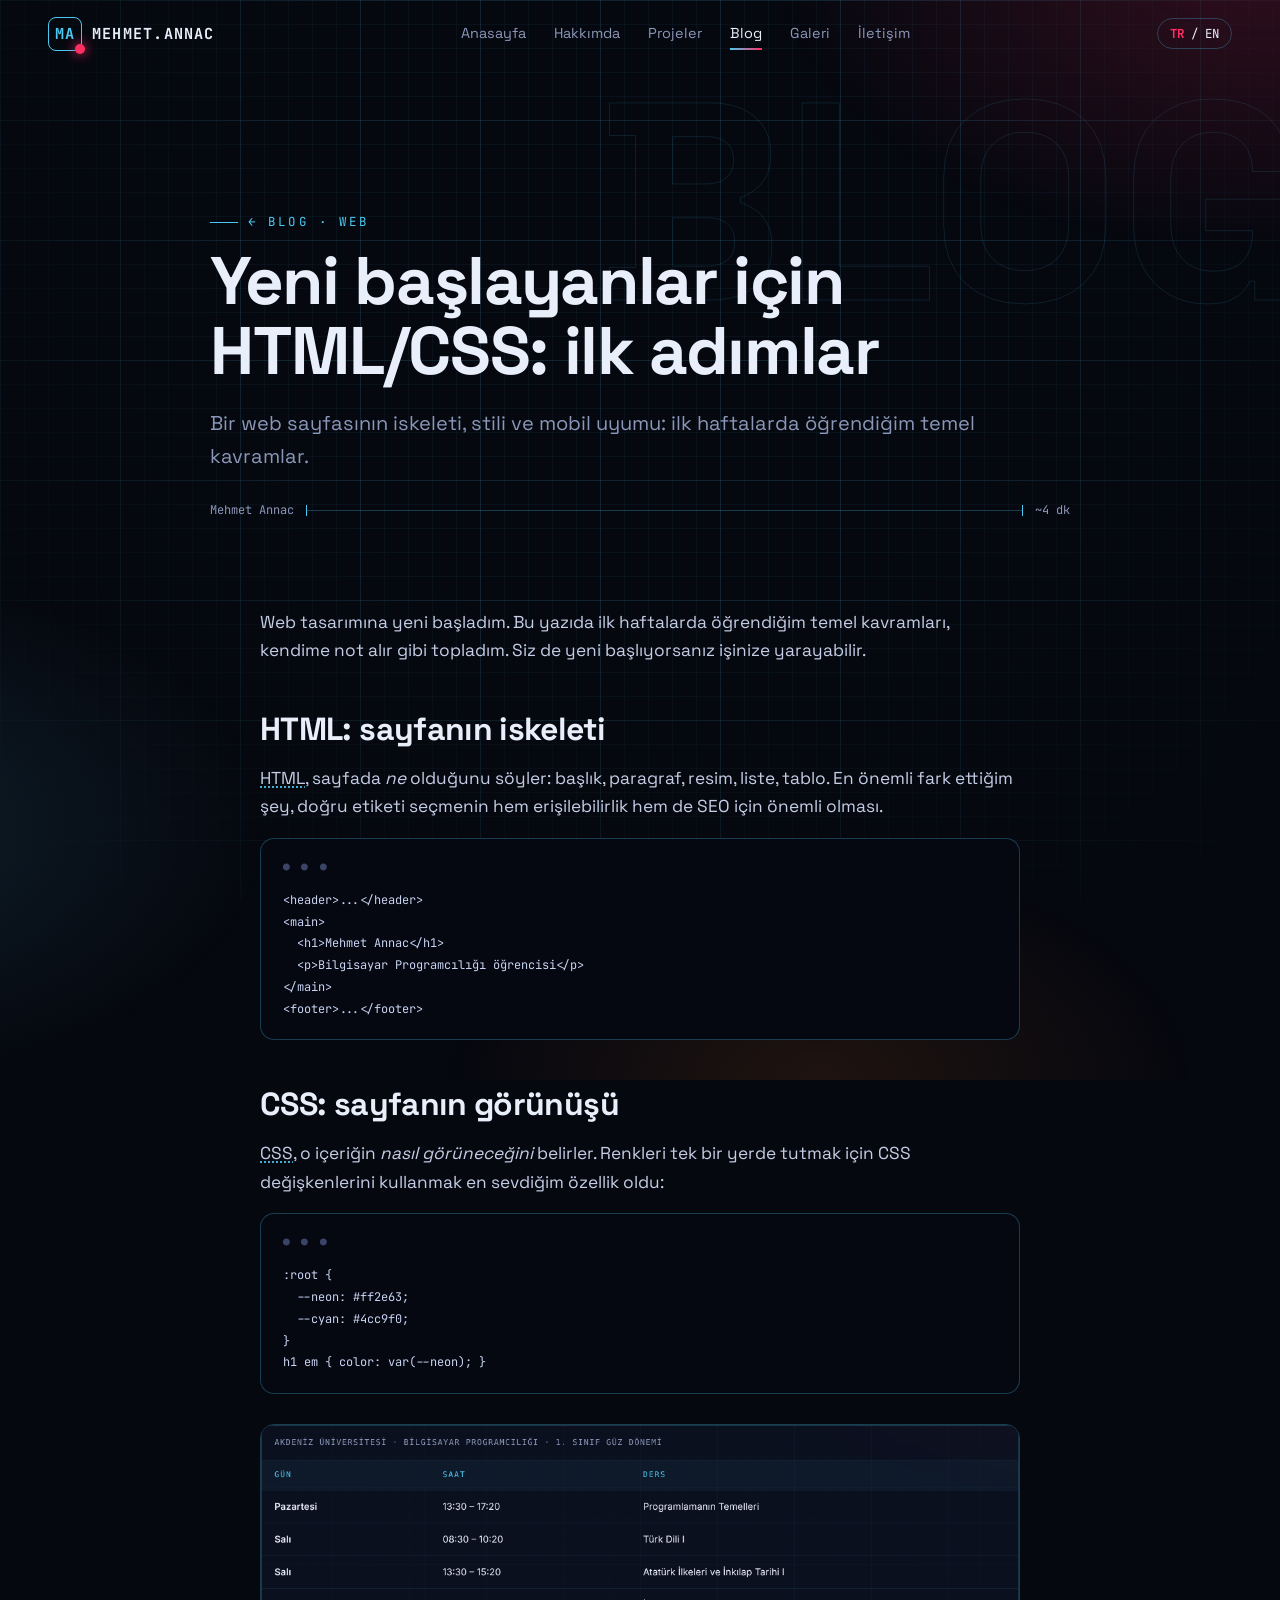
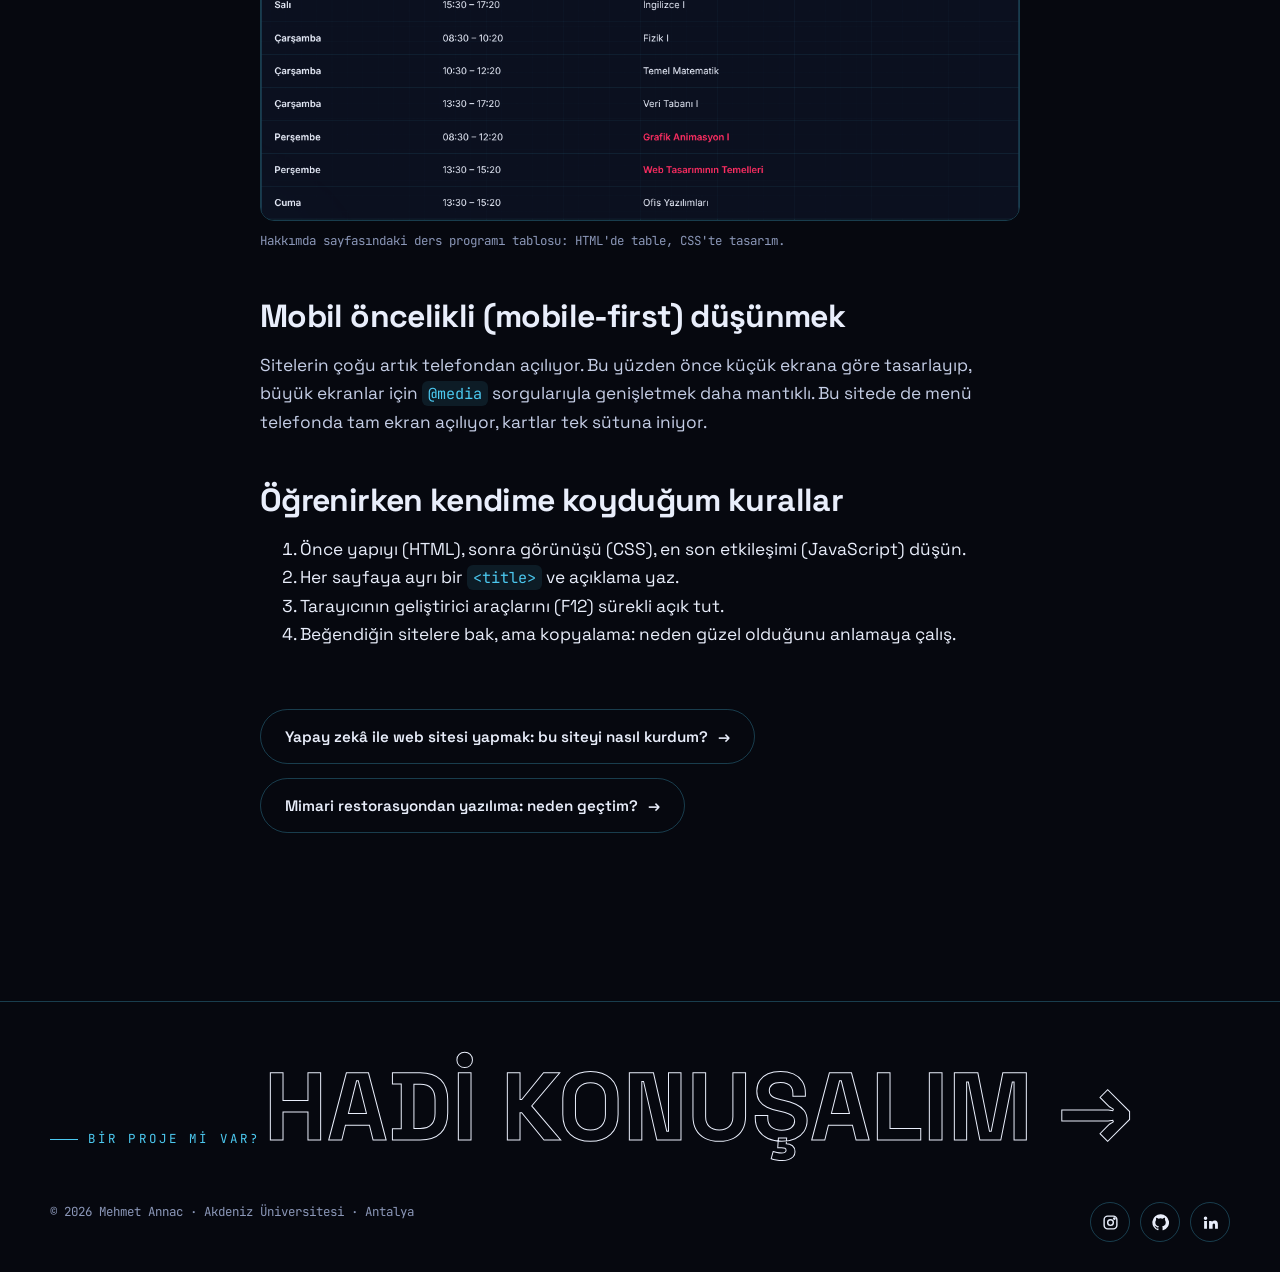
==== blog-html-css-ilk-adimlar.html @ a1f43171 "Kişisel site: Blueprint × Night Ride Co-Authored-By: Claude Opus 5.5 <noreply@anthropic.com> Claude-" ====
<!DOCTYPE html>
<html lang="tr" data-lang="tr">
<head>
<meta charset="UTF-8">
<meta name="viewport" content="width=device-width, initial-scale=1">
<title>Yeni başlayanlar için HTML/CSS: ilk adımlar | Mehmet Annac Blog</title>
<meta name="description" content="Bir web sayfasının iskeleti, stili ve mobil uyumu: ilk haftalarda öğrendiğim temel kavramlar.">
<meta name="author" content="Mehmet Annac">
<meta name="theme-color" content="#06080f">
<link rel="canonical" href="https://mehmettannac.github.io/blog-html-css-ilk-adimlar.html">
<meta property="og:type" content="website">
<meta property="og:title" content="Yeni başlayanlar için HTML/CSS: ilk adımlar | Mehmet Annac Blog">
<meta property="og:description" content="Bir web sayfasının iskeleti, stili ve mobil uyumu: ilk haftalarda öğrendiğim temel kavramlar.">
<meta property="og:url" content="https://mehmettannac.github.io/blog-html-css-ilk-adimlar.html">
<meta property="og:image" content="https://mehmettannac.github.io/assets/img/mehmet-hero.jpg">
<meta property="og:locale" content="tr_TR">
<meta property="og:locale:alternate" content="en_US">
<meta name="twitter:card" content="summary_large_image">
<link rel="icon" href="assets/img/favicon.svg" type="image/svg+xml">
<link rel="preconnect" href="https://fonts.googleapis.com">
<link rel="preconnect" href="https://fonts.gstatic.com" crossorigin>
<link href="https://fonts.googleapis.com/css2?family=JetBrains+Mono:wght@400;500;700&family=Space+Grotesk:wght@400;500;600;700&display=swap" rel="stylesheet">
<link rel="stylesheet" href="assets/css/style.css">

</head>
<body data-title-tr="Yeni başlayanlar için HTML/CSS: ilk adımlar | Mehmet Annac Blog" data-title-en="HTML/CSS for beginners: first steps | Mehmet Annac Blog" data-desc-tr="Bir web sayfasının iskeleti, stili ve mobil uyumu: ilk haftalarda öğrendiğim temel kavramlar." data-desc-en="Structure, style and responsiveness of a web page: the basics I learned in my first weeks.">
<div class="loader" aria-hidden="true"><div>
<svg viewBox="0 0 240 90"><rect x="2" y="2" width="236" height="86" rx="6"/><path d="M20 70 L20 20 L50 50 L80 20 L80 70 M110 70 L135 20 L160 70 M118 54 L152 54 M190 20 L190 70 M190 20 L220 20"/><line x1="20" y1="80" x2="220" y2="80"/></svg>
<div class="loader-text">BLUEPRINT × NIGHT RIDE</div></div></div>
<div class="progress"></div>
<header class="nav">
  <a class="logo" href="index.html" aria-label="Mehmet Annac — Anasayfa"><span class="logo-mark">MA</span><span>MEHMET.ANNAC</span></a>
  <nav aria-label="Ana menü"><ul class="nav-links"><li><a href="index.html"><span lang="tr">Anasayfa</span><span lang="en">Home</span></a></li><li><a href="hakkimda.html"><span lang="tr">Hakkımda</span><span lang="en">About</span></a></li><li><a href="projeler.html"><span lang="tr">Projeler</span><span lang="en">Projects</span></a></li><li><a href="blog.html" aria-current="page"><span lang="tr">Blog</span><span lang="en">Blog</span></a></li><li><a href="galeri.html"><span lang="tr">Galeri</span><span lang="en">Gallery</span></a></li><li><a href="iletisim.html"><span lang="tr">İletişim</span><span lang="en">Contact</span></a></li></ul></nav>
  <div class="nav-right">
    <button class="lang-toggle" type="button" aria-label="Dil değiştir / Change language"><span lang="tr"><b>TR</b> / EN</span><span lang="en">TR / <b>EN</b></span></button>
    <button class="menu-btn" type="button" aria-label="Menü" aria-expanded="false"><span></span><span></span></button>
  </div>
</header>
<main>
<section class="page-hero"><div class="ghost" aria-hidden="true" data-speed="0.25">BLOG</div><div class="wrap" style="max-width:860px">
  <p class="eyebrow reveal"><a href="blog.html" style="text-decoration:none">← Blog</a> · <span lang="tr">Web</span><span lang="en">Web</span></p>
  <h1 class="reveal" style="font-size:clamp(2.2rem,6vw,4.2rem);text-transform:none"><span lang="tr">Yeni başlayanlar için HTML/CSS: ilk adımlar</span><span lang="en">HTML/CSS for beginners: first steps</span></h1>
  <p class="lead reveal"><span lang="tr">Bir web sayfasının iskeleti, stili ve mobil uyumu: ilk haftalarda öğrendiğim temel kavramlar.</span><span lang="en">Structure, style and responsiveness of a web page: the basics I learned in my first weeks.</span></p>
  <div class="dim-line reveal"><span>Mehmet Annac</span><i></i><span><span lang="tr">~4 dk</span><span lang="en">~4 min</span></span></div>
</div></section>
<section style="padding-top:0"><div class="wrap"><article class="post reveal"><div lang="tr">
<p>Web tasarımına yeni başladım. Bu yazıda ilk haftalarda öğrendiğim temel kavramları, kendime not alır gibi topladım. Siz de yeni başlıyorsanız işinize yarayabilir.</p>
<h2>HTML: sayfanın iskeleti</h2>
<p><abbr title="HyperText Markup Language">HTML</abbr>, sayfada <em>ne</em> olduğunu söyler: başlık, paragraf, resim, liste, tablo. En önemli fark ettiğim şey, doğru etiketi seçmenin hem erişilebilirlik hem de SEO için önemli olması.</p>
<pre><code>&lt;header&gt;...&lt;/header&gt;
&lt;main&gt;
  &lt;h1&gt;Mehmet Annac&lt;/h1&gt;
  &lt;p&gt;Bilgisayar Programcılığı öğrencisi&lt;/p&gt;
&lt;/main&gt;
&lt;footer&gt;...&lt;/footer&gt;</code></pre>
<h2>CSS: sayfanın görünüşü</h2>
<p><abbr title="Cascading Style Sheets">CSS</abbr>, o içeriğin <em>nasıl görüneceğini</em> belirler. Renkleri tek bir yerde tutmak için CSS değişkenlerini kullanmak en sevdiğim özellik oldu:</p>
<pre><code>:root {
  --neon: #ff2e63;
  --cyan: #4cc9f0;
}
h1 em { color: var(--neon); }</code></pre>
<figure><img src="assets/img/blog/html-css.png" alt="Hakkımda sayfasındaki ders programı tablosu: HTML'de table, CSS'te tasarım." loading="lazy"><figcaption>Hakkımda sayfasındaki ders programı tablosu: HTML'de table, CSS'te tasarım.</figcaption></figure>
<h2>Mobil öncelikli (mobile-first) düşünmek</h2>
<p>Sitelerin çoğu artık telefondan açılıyor. Bu yüzden önce küçük ekrana göre tasarlayıp, büyük ekranlar için <code>@media</code> sorgularıyla genişletmek daha mantıklı. Bu sitede de menü telefonda tam ekran açılıyor, kartlar tek sütuna iniyor.</p>
<h2>Öğrenirken kendime koyduğum kurallar</h2>
<ol>
<li>Önce yapıyı (HTML), sonra görünüşü (CSS), en son etkileşimi (JavaScript) düşün.</li>
<li>Her sayfaya ayrı bir <code>&lt;title&gt;</code> ve açıklama yaz.</li>
<li>Tarayıcının geliştirici araçlarını (F12) sürekli açık tut.</li>
<li>Beğendiğin sitelere bak, ama kopyalama: neden güzel olduğunu anlamaya çalış.</li>
</ol>
</div><div lang="en">
<p>I've just started web design. In this post I collected the basics I learned in my first weeks, like notes to myself. If you're starting out too, they might help.</p>
<h2>HTML: the skeleton of the page</h2>
<p><abbr title="HyperText Markup Language">HTML</abbr> says <em>what</em> is on the page: headings, paragraphs, images, lists, tables. The biggest thing I noticed is that choosing the right tag matters for both accessibility and SEO.</p>
<pre><code>&lt;header&gt;...&lt;/header&gt;
&lt;main&gt;
  &lt;h1&gt;Mehmet Annac&lt;/h1&gt;
  &lt;p&gt;Computer Programming student&lt;/p&gt;
&lt;/main&gt;
&lt;footer&gt;...&lt;/footer&gt;</code></pre>
<h2>CSS: how the page looks</h2>
<p><abbr title="Cascading Style Sheets">CSS</abbr> decides <em>how</em> that content looks. Using CSS variables to keep colours in one place became my favourite feature:</p>
<pre><code>:root {
  --neon: #ff2e63;
  --cyan: #4cc9f0;
}
h1 em { color: var(--neon); }</code></pre>
<figure><img src="assets/img/blog/html-css.png" alt="The timetable on my About page: a table in HTML, styled with CSS." loading="lazy"><figcaption>The timetable on my About page: a table in HTML, styled with CSS.</figcaption></figure>
<h2>Thinking mobile-first</h2>
<p>Most sites are opened on phones now. So it makes sense to design for small screens first and expand for larger ones with <code>@media</code> queries. On this site the menu opens full-screen on phones and cards drop to one column.</p>
<h2>Rules I set for myself while learning</h2>
<ol>
<li>Think about structure (HTML) first, then looks (CSS), then interaction (JavaScript).</li>
<li>Give every page its own <code>&lt;title&gt;</code> and description.</li>
<li>Keep the browser's developer tools (F12) open all the time.</li>
<li>Look at sites you like, but don't copy them: try to understand why they work.</li>
</ol>
</div>
<div class="post-nav"><a class="btn ghost" href="blog-yapay-zeka-ile-site.html"><span lang="tr">Yapay zekâ ile web sitesi yapmak: bu siteyi nasıl kurdum?</span><span lang="en">Building a website with AI: how I made this site</span> <span class="arrow">→</span></a><a class="btn ghost" href="blog-restorasyondan-yazilima.html"><span lang="tr">Mimari restorasyondan yazılıma: neden geçtim?</span><span lang="en">From architectural restoration to software: why I switched</span> <span class="arrow">→</span></a></div></article></div></section>
</main>
<footer>
  <div class="wrap">
    <p class="eyebrow"><span lang="tr">Bir proje mi var?</span><span lang="en">Got a project?</span></p>
    <a class="foot-big" href="iletisim.html"><span lang="tr">Hadi <span>konuşalım</span> →</span><span lang="en">Let's <span>talk</span> →</span></a>
    <div class="foot-row">
      <span>© <span data-year>2026</span> Mehmet Annac · Akdeniz Üniversitesi · Antalya</span>
      <div class="socials"><a href="https://www.instagram.com/mehmettannac/" target="_blank" rel="noopener" aria-label="Instagram"><svg viewBox="0 0 24 24" fill="none" stroke="currentColor" stroke-width="2"><rect x="3" y="3" width="18" height="18" rx="5"/><circle cx="12" cy="12" r="4"/><circle cx="17.5" cy="6.5" r="1" fill="currentColor"/></svg></a><a href="https://github.com/mehmettannac" target="_blank" rel="noopener" aria-label="GitHub"><svg viewBox="0 0 24 24" fill="currentColor"><path d="M12 .5a11.5 11.5 0 0 0-3.64 22.41c.58.1.79-.25.79-.56v-2c-3.2.7-3.88-1.37-3.88-1.37-.53-1.33-1.28-1.69-1.28-1.69-1.05-.71.08-.7.08-.7 1.16.08 1.77 1.19 1.77 1.19 1.03 1.77 2.71 1.26 3.37.96.1-.75.4-1.26.73-1.55-2.56-.29-5.25-1.28-5.25-5.68 0-1.26.45-2.28 1.19-3.09-.12-.29-.52-1.46.11-3.05 0 0 .97-.31 3.17 1.18a11 11 0 0 1 5.77 0c2.2-1.49 3.17-1.18 3.17-1.18.63 1.59.23 2.76.11 3.05.74.81 1.19 1.83 1.19 3.09 0 4.41-2.7 5.39-5.27 5.67.41.36.78 1.06.78 2.14v3.17c0 .31.21.67.8.56A11.5 11.5 0 0 0 12 .5Z"/></svg></a><a href="https://www.linkedin.com/in/mehmet-anna%C3%A7-2894b5441" target="_blank" rel="noopener" aria-label="LinkedIn"><svg viewBox="0 0 24 24" fill="currentColor"><path d="M4.98 3.5a2.5 2.5 0 1 1 0 5 2.5 2.5 0 0 1 0-5ZM3 9.75h4v11H3v-11Zm7 0h3.8v1.5h.05c.53-1 1.84-2.05 3.78-2.05 4.05 0 4.8 2.66 4.8 6.12v5.43h-4v-4.82c0-1.15-.02-2.63-1.6-2.63-1.6 0-1.85 1.25-1.85 2.55v4.9H10v-11Z"/></svg></a></div>
    </div>
  </div>
</footer>
<script src="assets/js/main.js" defer></script>
</body>
</html>
---- assets/css/style.css ----
/* =========================================================
   Mehmet Annac — Kişisel Site
   Tema: "Blueprint × Night Ride"
   Mimari çizim ızgarası + gece neon ışıkları
   ========================================================= */

:root {
  --night: #06080f;
  --night-2: #0b1020;
  --panel: rgba(14, 20, 38, 0.72);
  --line: rgba(76, 201, 240, 0.10);
  --line-strong: rgba(76, 201, 240, 0.28);
  --cyan: #4cc9f0;      /* blueprint mürekkebi */
  --neon: #ff2e63;      /* köprü ışığı */
  --orange: #ff7a1a;    /* scooter turuncusu */
  --text: #e9eefb;
  --muted: #8b97b8;
  --radius: 14px;
  --font-display: "Space Grotesk", "Segoe UI", system-ui, sans-serif;
  --font-mono: "JetBrains Mono", ui-monospace, "Cascadia Code", Consolas, monospace;
  --ease: cubic-bezier(.2, .8, .2, 1);
}

*, *::before, *::after { box-sizing: border-box; }
html { scroll-behavior: smooth; }
body {
  margin: 0;
  background: var(--night);
  color: var(--text);
  font-family: var(--font-display);
  font-size: 1rem;
  line-height: 1.65;
  overflow-x: hidden;
  -webkit-font-smoothing: antialiased;
}

/* ---------- Blueprint ızgarası (tüm sayfa) ---------- */
body::before {
  content: "";
  position: fixed; inset: 0;
  z-index: -2;
  background-image:
    linear-gradient(var(--line) 1px, transparent 1px),
    linear-gradient(90deg, var(--line) 1px, transparent 1px),
    linear-gradient(rgba(76,201,240,.05) 1px, transparent 1px),
    linear-gradient(90deg, rgba(76,201,240,.05) 1px, transparent 1px);
  background-size: 120px 120px, 120px 120px, 24px 24px, 24px 24px;
  mask-image: radial-gradient(ellipse at 50% 30%, #000 40%, transparent 95%);
}
/* gece neon parlaması */
body::after {
  content: "";
  position: fixed; inset: -20%;
  z-index: -1;
  background:
    radial-gradient(40% 35% at 85% 10%, rgba(255,46,99,.18), transparent 70%),
    radial-gradient(35% 30% at 5% 80%, rgba(76,201,240,.12), transparent 70%),
    radial-gradient(30% 25% at 60% 100%, rgba(255,122,26,.10), transparent 70%);
  pointer-events: none;
  animation: glow 18s ease-in-out infinite alternate;
}
@keyframes glow { to { transform: translate3d(-4%, 3%, 0) scale(1.05); } }

img { max-width: 100%; display: block; }
a { color: inherit; }
::selection { background: var(--neon); color: #fff; }

/* ---------- Dil seçimi ---------- */
html[data-lang="tr"] [lang="en"]:not(html) { display: none !important; }
html[data-lang="en"] [lang="tr"]:not(html) { display: none !important; }

/* ---------- Yükleme ekranı ---------- */
.loader {
  position: fixed; inset: 0; z-index: 100;
  display: grid; place-items: center;
  background: var(--night);
  transition: opacity .6s var(--ease), visibility .6s;
}
.loader svg { width: min(240px, 60vw); }
.loader path, .loader rect, .loader line {
  fill: none; stroke: var(--cyan); stroke-width: 1.5;
  stroke-dasharray: 600; stroke-dashoffset: 600;
  animation: draw 1.1s var(--ease) forwards;
}
.loader line { stroke: var(--neon); animation-delay: .35s; }
.loader-text {
  margin-top: 14px; text-align: center;
  font-family: var(--font-mono); font-size: .75rem; letter-spacing: .3em; color: var(--muted);
}
body.loaded .loader { opacity: 0; visibility: hidden; }
@keyframes draw { to { stroke-dashoffset: 0; } }

/* ---------- Navigasyon ---------- */
.nav {
  position: fixed; top: 0; left: 0; right: 0; z-index: 50;
  display: flex; align-items: center; justify-content: space-between;
  padding: 14px clamp(16px, 4vw, 48px);
  transition: background .3s, backdrop-filter .3s, border-color .3s;
  border-bottom: 1px solid transparent;
}
.nav.scrolled {
  background: rgba(6, 8, 15, .78);
  backdrop-filter: blur(14px);
  border-bottom-color: var(--line-strong);
}
.logo {
  font-family: var(--font-mono); font-weight: 700; text-decoration: none;
  letter-spacing: .08em; font-size: .95rem;
  display: flex; align-items: center; gap: 10px;
}
.logo-mark {
  width: 34px; height: 34px; display: grid; place-items: center;
  border: 1.5px solid var(--cyan); border-radius: 8px; color: var(--cyan);
  position: relative;
}
.logo-mark::after {
  content: ""; position: absolute; right: -4px; bottom: -4px; width: 10px; height: 10px;
  background: var(--neon); border-radius: 50%; box-shadow: 0 0 12px var(--neon);
}
.nav-links { display: flex; gap: 4px; list-style: none; margin: 0; padding: 0; }
.nav-links a {
  display: block; padding: 8px 12px; text-decoration: none; font-size: .9rem;
  color: var(--muted); border-radius: 8px; position: relative; transition: color .2s;
}
.nav-links a::after {
  content: ""; position: absolute; left: 12px; right: 12px; bottom: 4px; height: 1.5px;
  background: linear-gradient(90deg, var(--cyan), var(--neon));
  transform: scaleX(0); transform-origin: left; transition: transform .35s var(--ease);
}
.nav-links a:hover, .nav-links a[aria-current="page"] { color: var(--text); }
.nav-links a:hover::after, .nav-links a[aria-current="page"]::after { transform: scaleX(1); }
.nav-right { display: flex; align-items: center; gap: 10px; }
.lang-toggle {
  font-family: var(--font-mono); font-size: .78rem; cursor: pointer;
  background: transparent; color: var(--text);
  border: 1px solid var(--line-strong); border-radius: 999px; padding: 6px 12px;
}
.lang-toggle b { color: var(--neon); }
.menu-btn {
  display: none; width: 42px; height: 42px; border-radius: 10px; cursor: pointer;
  background: transparent; border: 1px solid var(--line-strong); color: var(--text);
}
.menu-btn span { display: block; width: 18px; height: 2px; margin: 4px auto; background: currentColor; transition: transform .3s; }

/* ---------- Genel düzen ---------- */
main { position: relative; overflow-x: clip; }
html { overflow-x: clip; }
.wrap { width: min(1180px, 100% - 2 * clamp(16px, 4vw, 48px)); margin-inline: auto; }
section { padding: clamp(72px, 10vw, 130px) 0; position: relative; }

.eyebrow {
  font-family: var(--font-mono); font-size: .78rem; letter-spacing: .25em; text-transform: uppercase;
  color: var(--cyan); display: inline-flex; align-items: center; gap: 10px;
}
.eyebrow::before { content: ""; width: 28px; height: 1px; background: var(--cyan); }
h1, h2, h3 { line-height: 1.05; margin: 0; letter-spacing: -.02em; }
h2.title { font-size: clamp(2.2rem, 6vw, 4.6rem); margin: 14px 0 22px; }
h2.title em, h1 em { font-style: normal; color: var(--neon); text-shadow: 0 0 24px rgba(255,46,99,.5); }
.lead { font-size: clamp(1.05rem, 1.6vw, 1.25rem); color: var(--muted); max-width: 62ch; }

/* Katmanlı (layered) başlık: dolu + kontur + neon gölge */
.layered { position: relative; display: inline-block; }
.layered::before, .layered::after {
  content: attr(data-text); position: absolute; left: 0; top: 0; pointer-events: none;
  white-space: nowrap;
}
.layered::before {
  color: transparent; -webkit-text-stroke: 1px var(--cyan);
  transform: translate(.06em, .06em); z-index: -1; opacity: .7;
}
.layered::after {
  color: transparent; -webkit-text-stroke: 1px var(--neon);
  transform: translate(.12em, .12em); z-index: -2; opacity: .45;
}

/* ---------- Sayfa başlığı (alt sayfalar) ---------- */
.page-hero { padding: clamp(130px, 18vw, 200px) 0 clamp(40px, 6vw, 70px); overflow: hidden; }
.page-hero h1 { font-size: clamp(3rem, 11vw, 8.5rem); font-weight: 700; text-transform: uppercase; }
.page-hero .ghost {
  position: absolute; right: -2vw; top: 90px; z-index: -1;
  font-size: clamp(6rem, 22vw, 18rem); font-weight: 700; line-height: .8;
  color: transparent; -webkit-text-stroke: 1px rgba(76,201,240,.12);
  white-space: nowrap; user-select: none;
}
.dim-line {
  margin-top: 28px; display: flex; align-items: center; gap: 12px;
  font-family: var(--font-mono); font-size: .75rem; color: var(--muted);
}
.dim-line i {
  flex: 1; height: 1px; background: var(--line-strong); position: relative;
}
.dim-line i::before, .dim-line i::after {
  content: ""; position: absolute; top: -5px; width: 1px; height: 11px; background: var(--cyan);
}
.dim-line i::before { left: 0; } .dim-line i::after { right: 0; }

/* ---------- Ana sayfa hero ---------- */
.hero {
  min-height: 100svh; display: grid; align-items: center;
  padding: 120px 0 60px; overflow: hidden;
}
.hero-grid { display: grid; grid-template-columns: 1.15fr .85fr; gap: clamp(24px, 5vw, 70px); align-items: center; }
.hero h1 {
  font-size: clamp(3.4rem, 10.5vw, 9.5rem); font-weight: 700; text-transform: uppercase;
  line-height: .88; margin: 18px 0 26px;
}
.hero h1 .row { display: block; overflow: hidden; padding-bottom: .06em; }
.hero h1 .row > span { display: inline-block; transform: translateY(110%); transition: transform 1s var(--ease); }
body.loaded .hero h1 .row > span { transform: none; }
.hero h1 .row:nth-child(2) > span { transition-delay: .12s; }
.hero h1 .outline { color: transparent; -webkit-text-stroke: 1.5px var(--text); }
.hero .role {
  font-family: var(--font-mono); font-size: clamp(.85rem, 1.3vw, 1rem); color: var(--muted);
  display: flex; flex-wrap: wrap; gap: 8px 18px;
}
.hero .role b { color: var(--text); font-weight: 500; }
.typing::after { content: "▌"; color: var(--neon); animation: blink 1s steps(1) infinite; margin-left: 2px; }
@keyframes blink { 50% { opacity: 0; } }

.cta-row { display: flex; flex-wrap: wrap; gap: 14px; margin-top: 34px; }
.btn {
  --c: var(--neon);
  display: inline-flex; align-items: center; gap: 10px; text-decoration: none;
  padding: 14px 24px; border-radius: 999px; font-weight: 600; font-size: .95rem;
  background: var(--c); color: #fff; border: 1px solid var(--c);
  box-shadow: 0 0 0 rgba(255,46,99,0); transition: box-shadow .3s, transform .3s var(--ease), background .3s;
  cursor: pointer; font-family: inherit;
}
.btn:hover { transform: translateY(-2px); box-shadow: 0 10px 40px -8px rgba(255,46,99,.7); }
.btn.ghost { background: transparent; color: var(--text); border-color: var(--line-strong); }
.btn.ghost:hover { border-color: var(--cyan); box-shadow: 0 10px 40px -10px rgba(76,201,240,.6); }
.btn .arrow { transition: transform .3s var(--ease); }
.btn:hover .arrow { transform: translateX(4px); }

/* Fotoğraf + teknik çizim çerçevesi */
.blueprint-frame { position: relative; aspect-ratio: 4 / 5; }
.blueprint-frame .photo {
  position: absolute; inset: 0; border-radius: var(--radius); overflow: hidden;
  clip-path: polygon(0 0, 100% 0, 100% 88%, 88% 100%, 0 100%);
}
.blueprint-frame .photo img { width: 100%; height: 100%; object-fit: cover; filter: saturate(1.05) contrast(1.05); transform: scale(1.08); }
.blueprint-frame .photo::after {
  content: ""; position: absolute; inset: 0;
  background: linear-gradient(180deg, transparent 50%, rgba(6,8,15,.85)), linear-gradient(120deg, rgba(76,201,240,.18), transparent 40%, rgba(255,46,99,.22));
  mix-blend-mode: normal;
}
.blueprint-frame svg.dims { position: absolute; inset: -28px; width: calc(100% + 56px); height: calc(100% + 56px); overflow: visible; pointer-events: none; }
.dims .d { fill: none; stroke: var(--cyan); stroke-width: 1; stroke-dasharray: 900; stroke-dashoffset: 900; transition: stroke-dashoffset 2.2s var(--ease) .6s; }
.dims .n { stroke: var(--neon); }
.dims text { fill: var(--cyan); font-family: var(--font-mono); font-size: 11px; opacity: 0; transition: opacity 1s 1.8s; }
body.loaded .dims .d { stroke-dashoffset: 0; }
body.loaded .dims text { opacity: 1; }
.badge {
  position: absolute; left: -18px; bottom: 34px; z-index: 2;
  background: var(--panel); backdrop-filter: blur(10px);
  border: 1px solid var(--line-strong); border-radius: 12px; padding: 12px 16px;
  font-family: var(--font-mono); font-size: .78rem; line-height: 1.5;
}
.badge .dot { display: inline-block; width: 8px; height: 8px; background: #39ff88; border-radius: 50%; box-shadow: 0 0 10px #39ff88; margin-right: 8px; }

/* hız çizgileri */
.speed-lines { position: absolute; inset: 0; z-index: -1; overflow: hidden; pointer-events: none; }
.speed-lines i {
  position: absolute; height: 1px; width: 30vw; left: -30vw;
  background: linear-gradient(90deg, transparent, var(--neon), transparent);
  animation: zoom 3.2s linear infinite; opacity: .5;
}
.speed-lines i:nth-child(2) { top: 30%; animation-delay: .8s; background: linear-gradient(90deg, transparent, var(--cyan), transparent); }
.speed-lines i:nth-child(3) { top: 62%; animation-delay: 1.7s; width: 45vw; }
.speed-lines i:nth-child(4) { top: 80%; animation-delay: 2.4s; background: linear-gradient(90deg, transparent, var(--orange), transparent); }
.speed-lines i:nth-child(1) { top: 18%; }
@keyframes zoom { to { transform: translateX(170vw); } }

.scroll-hint {
  position: absolute; left: 50%; bottom: 22px; transform: translateX(-50%);
  font-family: var(--font-mono); font-size: .7rem; letter-spacing: .3em; color: var(--muted);
  display: flex; flex-direction: column; align-items: center; gap: 10px;
}
.scroll-hint::after { content: ""; width: 1px; height: 40px; background: linear-gradient(var(--cyan), transparent); animation: drip 1.8s ease-in-out infinite; }
@keyframes drip { 0% { transform: scaleY(0); transform-origin: top; } 50% { transform: scaleY(1); transform-origin: top; } 51% { transform-origin: bottom; } 100% { transform: scaleY(0); transform-origin: bottom; } }

/* ---------- Kayan şerit ---------- */
.marquee {
  border-block: 1px solid var(--line-strong); padding: 18px 0; overflow: hidden;
  background: linear-gradient(90deg, rgba(255,46,99,.06), rgba(76,201,240,.06));
  transform: rotate(-1.5deg); margin: 0 -2vw;
}
.marquee-track { display: flex; gap: 48px; width: max-content; animation: marquee 28s linear infinite; }
.marquee span {
  font-size: clamp(1.6rem, 4vw, 3rem); font-weight: 700; text-transform: uppercase; white-space: nowrap;
}
.marquee span:nth-child(even) { color: transparent; -webkit-text-stroke: 1px var(--cyan); }
.marquee span.star { color: var(--neon); -webkit-text-stroke: 0; }
@keyframes marquee { to { transform: translateX(-50%); } }

/* ---------- Kartlar ---------- */
.grid { display: grid; gap: 20px; }
.grid-3 { grid-template-columns: repeat(3, 1fr); }
.grid-2 { grid-template-columns: repeat(2, 1fr); }
.card {
  position: relative; background: var(--panel); border: 1px solid var(--line-strong);
  border-radius: var(--radius); padding: 26px; overflow: hidden;
  transition: transform .45s var(--ease), border-color .3s;
  transform-style: preserve-3d;
}
.card::before {
  content: ""; position: absolute; inset: 0; pointer-events: none; opacity: 0; transition: opacity .3s;
  background: radial-gradient(260px circle at var(--mx, 50%) var(--my, 50%), rgba(255,46,99,.16), transparent 60%);
}
.card:hover { border-color: rgba(255,46,99,.5); }
.card:hover::before { opacity: 1; }
.card .num { font-family: var(--font-mono); font-size: .75rem; color: var(--cyan); }
.card h3 { font-size: 1.35rem; margin: 12px 0 10px; }
.card p { color: var(--muted); margin: 0; }
.card .corner {
  position: absolute; top: 14px; right: 14px; width: 18px; height: 18px;
  border-top: 1.5px solid var(--neon); border-right: 1.5px solid var(--neon);
}
.tag {
  display: inline-block; font-family: var(--font-mono); font-size: .72rem; padding: 4px 10px;
  border: 1px solid var(--line-strong); border-radius: 999px; color: var(--cyan); margin: 14px 6px 0 0;
}
.tag.hot { color: var(--neon); border-color: rgba(255,46,99,.5); }

/* proje kartı yer tutucusu */
.project-visual {
  aspect-ratio: 4 / 3; border-radius: 10px; margin-bottom: 18px; position: relative; overflow: hidden;
  border: 1px dashed var(--line-strong);
  background:
    linear-gradient(var(--line) 1px, transparent 1px) 0 0 / 20px 20px,
    linear-gradient(90deg, var(--line) 1px, transparent 1px) 0 0 / 20px 20px,
    linear-gradient(135deg, rgba(76,201,240,.08), rgba(255,46,99,.10));
  display: grid; place-items: center; text-align: center;
}
.project-visual .ph { font-family: var(--font-mono); font-size: .75rem; color: var(--muted); letter-spacing: .15em; }
.project-visual .ph b { display: block; font-size: 2.6rem; color: transparent; -webkit-text-stroke: 1px var(--cyan); letter-spacing: 0; margin-bottom: 6px; }
.project-visual img { position: absolute; inset: 0; width: 100%; height: 100%; object-fit: cover; }

/* ---------- İstatistik / about split ---------- */
.split { display: grid; grid-template-columns: .9fr 1.1fr; gap: clamp(28px, 6vw, 80px); align-items: start; }
.stats { display: grid; grid-template-columns: repeat(3, 1fr); gap: 14px; margin-top: 28px; }
.stat { border-left: 1px solid var(--line-strong); padding-left: 14px; }
.stat b { display: block; font-size: clamp(1.8rem, 4vw, 2.8rem); line-height: 1; }
.stat span { font-size: .82rem; color: var(--muted); }

/* ---------- Yetenek çubukları ---------- */
.skills { display: grid; gap: 22px; }
.skill-head { display: flex; justify-content: space-between; font-family: var(--font-mono); font-size: .88rem; margin-bottom: 8px; }
.skill-head b { color: var(--neon); }
.bar { height: 10px; background: rgba(255,255,255,.05); border-radius: 999px; overflow: hidden; border: 1px solid var(--line); position: relative; }
.bar span {
  display: block; height: 100%; width: 0; border-radius: inherit;
  background: linear-gradient(90deg, var(--cyan), var(--neon));
  box-shadow: 0 0 18px rgba(255,46,99,.6);
  transition: width 1.6s var(--ease);
}
.bar::after {
  content: ""; position: absolute; inset: 0;
  background: repeating-linear-gradient(90deg, transparent 0 9.6%, rgba(6,8,15,.9) 9.6% 10%);
}
.is-visible .bar span { width: var(--w); }

/* ---------- Tablo (ders programı) ---------- */
.table-wrap { overflow-x: auto; border: 1px solid var(--line-strong); border-radius: var(--radius); background: var(--panel); }
table { width: 100%; border-collapse: collapse; min-width: 560px; font-size: .92rem; }
caption { text-align: left; padding: 16px 20px; font-family: var(--font-mono); font-size: .78rem; color: var(--muted); caption-side: top; letter-spacing: .1em; }
th, td { padding: 13px 20px; text-align: left; border-top: 1px solid var(--line); }
thead th { font-family: var(--font-mono); font-weight: 500; font-size: .75rem; letter-spacing: .15em; text-transform: uppercase; color: var(--cyan); background: rgba(76,201,240,.05); }
tbody tr { transition: background .2s; }
tbody tr:hover { background: rgba(255,46,99,.07); }
td.day { font-weight: 600; }
td.hl { color: var(--neon); font-weight: 600; }

/* ---------- Tipografi blokları ---------- */
blockquote {
  margin: 30px 0; padding: 22px 26px; border-left: 3px solid var(--neon);
  background: linear-gradient(90deg, rgba(255,46,99,.08), transparent);
  font-size: 1.2rem; border-radius: 0 var(--radius) var(--radius) 0;
}
blockquote cite { display: block; margin-top: 10px; font-size: .85rem; color: var(--muted); font-style: normal; font-family: var(--font-mono); }
code { font-family: var(--font-mono); font-size: .88em; background: rgba(76,201,240,.1); color: var(--cyan); padding: 2px 6px; border-radius: 6px; }
pre {
  font-family: var(--font-mono); font-size: .85rem; line-height: 1.6;
  background: #050711; border: 1px solid var(--line-strong); border-radius: var(--radius);
  padding: 20px 22px; overflow-x: auto; position: relative;
}
pre code { background: none; padding: 0; color: #c9d4f2; }
pre::before { content: "● ● ●"; display: block; color: #3a4466; font-size: .7rem; margin-bottom: 12px; letter-spacing: .2em; }
abbr[title] { text-decoration: underline dotted var(--cyan); text-underline-offset: 3px; cursor: help; }
ol.list, ul.list { padding-left: 0; list-style: none; display: grid; gap: 10px; counter-reset: c; }
ol.list li, ul.list li { padding: 12px 16px; border: 1px solid var(--line); border-radius: 10px; background: rgba(255,255,255,.02); display: flex; gap: 12px; align-items: baseline; }
ol.list li::before { counter-increment: c; content: counter(c, decimal-leading-zero); font-family: var(--font-mono); color: var(--neon); font-size: .8rem; }
ul.list li::before { content: "◆"; color: var(--cyan); font-size: .7rem; }

/* ---------- Zaman çizelgesi ---------- */
.timeline { position: relative; padding-left: 28px; margin-top: 30px; }
.timeline::before { content: ""; position: absolute; left: 6px; top: 6px; bottom: 6px; width: 1px; background: linear-gradient(var(--cyan), var(--neon)); }
.tl-item { position: relative; padding-bottom: 28px; }
.tl-item::before { content: ""; position: absolute; left: -28px; top: 6px; width: 13px; height: 13px; border-radius: 50%; border: 2px solid var(--neon); background: var(--night); }
.tl-item .when { font-family: var(--font-mono); font-size: .78rem; color: var(--cyan); }
.tl-item h3 { font-size: 1.2rem; margin: 4px 0 6px; }
.tl-item p { margin: 0; color: var(--muted); }

/* ---------- Galeri ---------- */
.gallery { columns: 3 280px; column-gap: 18px; }
.g-item {
  break-inside: avoid; margin: 0 0 18px; position: relative; border-radius: var(--radius); overflow: hidden;
  border: 1px solid var(--line-strong); cursor: zoom-in; background: var(--night-2);
}
.g-item img { width: 100%; transition: transform .8s var(--ease), filter .5s; filter: saturate(.9); }
.g-item:hover img { transform: scale(1.06); filter: saturate(1.15); }
.g-item figcaption {
  position: absolute; left: 0; right: 0; bottom: 0; padding: 40px 18px 16px;
  background: linear-gradient(transparent, rgba(6,8,15,.92));
  font-size: .92rem; transform: translateY(10px); opacity: .92; transition: transform .4s var(--ease);
}
.g-item figcaption small { display: block; font-family: var(--font-mono); font-size: .7rem; color: var(--cyan); letter-spacing: .15em; }
.g-item:hover figcaption { transform: none; }
.lightbox {
  position: fixed; inset: 0; z-index: 90; background: rgba(4,5,10,.94); backdrop-filter: blur(6px);
  display: none; place-items: center; padding: 4vw;
}
.lightbox.open { display: grid; }
.lightbox img { max-height: 82vh; border-radius: var(--radius); box-shadow: 0 30px 80px -20px rgba(255,46,99,.4); }
.lightbox p { text-align: center; color: var(--muted); margin-top: 14px; }
.lightbox button { position: absolute; top: 18px; right: 18px; }

/* ---------- Blog ---------- */
.post-card { display: flex; flex-direction: column; text-decoration: none; height: 100%; }
.post-card .meta { font-family: var(--font-mono); font-size: .75rem; color: var(--muted); margin-top: auto; padding-top: 18px; }
.post-cover { aspect-ratio: 16 / 9; border-radius: 10px; overflow: hidden; margin-bottom: 18px; border: 1px solid var(--line); }
.post-cover img { width: 100%; height: 100%; object-fit: cover; object-position: top; transition: transform .8s var(--ease); }
.post-card:hover .post-cover img { transform: scale(1.05); }
article.post { max-width: 760px; margin-inline: auto; font-size: 1.08rem; }
article.post h2 { font-size: clamp(1.5rem, 3vw, 2rem); margin: 48px 0 16px; }
article.post p { color: #c5cee6; }
article.post figure { margin: 30px 0; }
article.post figure img { border-radius: var(--radius); border: 1px solid var(--line-strong); }
article.post figcaption { font-family: var(--font-mono); font-size: .78rem; color: var(--muted); margin-top: 10px; }
.post-nav { display: flex; justify-content: space-between; gap: 14px; flex-wrap: wrap; margin-top: 60px; }

/* ---------- İletişim ---------- */
.contact-list { display: grid; gap: 14px; }
.contact-item {
  display: flex; align-items: center; gap: 16px; text-decoration: none; padding: 18px 20px;
  border: 1px solid var(--line-strong); border-radius: var(--radius); background: var(--panel);
  transition: border-color .3s, transform .3s var(--ease);
}
.contact-item:hover { border-color: var(--neon); transform: translateX(6px); }
.contact-item .ico { width: 44px; height: 44px; flex: none; display: grid; place-items: center; border-radius: 10px; background: rgba(255,46,99,.12); color: var(--neon); }
.contact-item .ico svg { width: 20px; height: 20px; }
.contact-item small { display: block; font-family: var(--font-mono); font-size: .7rem; color: var(--muted); letter-spacing: .15em; text-transform: uppercase; }
form.contact { display: grid; gap: 16px; }
.field { display: grid; gap: 6px; }
.field label { font-family: var(--font-mono); font-size: .75rem; color: var(--cyan); letter-spacing: .12em; text-transform: uppercase; }
.field input, .field textarea, .field select {
  font: inherit; color: var(--text); background: rgba(6,8,15,.6);
  border: 1px solid var(--line-strong); border-radius: 10px; padding: 14px 16px; outline: none;
  transition: border-color .2s, box-shadow .2s;
}
.field textarea { min-height: 150px; resize: vertical; }
.field input:focus, .field textarea:focus, .field select:focus { border-color: var(--neon); box-shadow: 0 0 0 4px rgba(255,46,99,.15); }
.form-note { font-size: .85rem; color: var(--muted); min-height: 1.4em; }
.form-note.ok { color: #39ff88; } .form-note.err { color: var(--neon); }

/* ---------- Footer ---------- */
footer { border-top: 1px solid var(--line-strong); padding: 60px 0 30px; margin-top: 40px; }
.foot-big { font-size: clamp(2.4rem, 8vw, 6rem); font-weight: 700; text-transform: uppercase; line-height: .95; text-decoration: none; display: inline-block; }
.foot-big span { color: transparent; -webkit-text-stroke: 1px var(--text); transition: color .4s, -webkit-text-stroke-color .4s; }
.foot-big:hover span { color: var(--neon); -webkit-text-stroke-color: var(--neon); }
.foot-row { display: flex; justify-content: space-between; flex-wrap: wrap; gap: 16px; margin-top: 40px; font-family: var(--font-mono); font-size: .78rem; color: var(--muted); }
.socials { display: flex; gap: 10px; }
.socials a { width: 40px; height: 40px; display: grid; place-items: center; border: 1px solid var(--line-strong); border-radius: 50%; color: var(--text); transition: border-color .3s, color .3s, transform .3s; }
.socials a:hover { border-color: var(--neon); color: var(--neon); transform: translateY(-3px); }
.socials svg { width: 17px; height: 17px; }

/* ---------- Scroll animasyonları ---------- */
.reveal { opacity: 0; transform: translateY(40px); transition: opacity 1s var(--ease), transform 1s var(--ease); }
.reveal.from-left { transform: translateX(-50px); }
.reveal.from-right { transform: translateX(50px); }
.reveal.is-visible { opacity: 1; transform: none; }
.stagger > * { opacity: 0; transform: translateY(30px); transition: opacity .8s var(--ease), transform .8s var(--ease); }
.stagger.is-visible > * { opacity: 1; transform: none; }
.stagger.is-visible > *:nth-child(2) { transition-delay: .1s; }
.stagger.is-visible > *:nth-child(3) { transition-delay: .2s; }
.stagger.is-visible > *:nth-child(4) { transition-delay: .3s; }
.stagger.is-visible > *:nth-child(5) { transition-delay: .4s; }
.stagger.is-visible > *:nth-child(6) { transition-delay: .5s; }
.progress { position: fixed; top: 0; left: 0; height: 2px; z-index: 60; width: 100%; transform-origin: left; transform: scaleX(0); background: linear-gradient(90deg, var(--cyan), var(--neon)); }

/* ---------- Mobil (mobile-first kırılımlar) ---------- */
@media (max-width: 960px) {
  .hero-grid, .split { grid-template-columns: 1fr; }
  .grid-3 { grid-template-columns: repeat(2, 1fr); }
  .blueprint-frame { max-width: 420px; margin: 20px auto 0; width: calc(100% - 40px); }
}
@media (max-width: 760px) {
  .menu-btn { display: block; }
  .nav-links {
    position: fixed; inset: 0; z-index: -1; flex-direction: column; justify-content: center; align-items: center; gap: 6px;
    background: rgba(6,8,15,.97); backdrop-filter: blur(16px);
    clip-path: circle(0 at calc(100% - 40px) 36px); transition: clip-path .6s var(--ease);
  }
  .nav-links a { font-size: 1.8rem; font-weight: 700; color: var(--text); }
  body.menu-open .nav-links { clip-path: circle(150% at calc(100% - 40px) 36px); }
  body.menu-open .menu-btn span:first-child { transform: translateY(3px) rotate(45deg); }
  body.menu-open .menu-btn span:last-child { transform: translateY(-3px) rotate(-45deg); }
  .grid-3, .grid-2 { grid-template-columns: 1fr; }
  .stats { grid-template-columns: repeat(3, 1fr); }
  .badge { left: -10px; }
  .scroll-hint { display: none; }
  .page-hero .ghost { top: 110px; }
}
@media (prefers-reduced-motion: reduce) {
  *, *::before, *::after { animation: none !important; transition: none !important; }
  .reveal, .stagger > * { opacity: 1; transform: none; }
  .hero h1 .row > span { transform: none; }
}
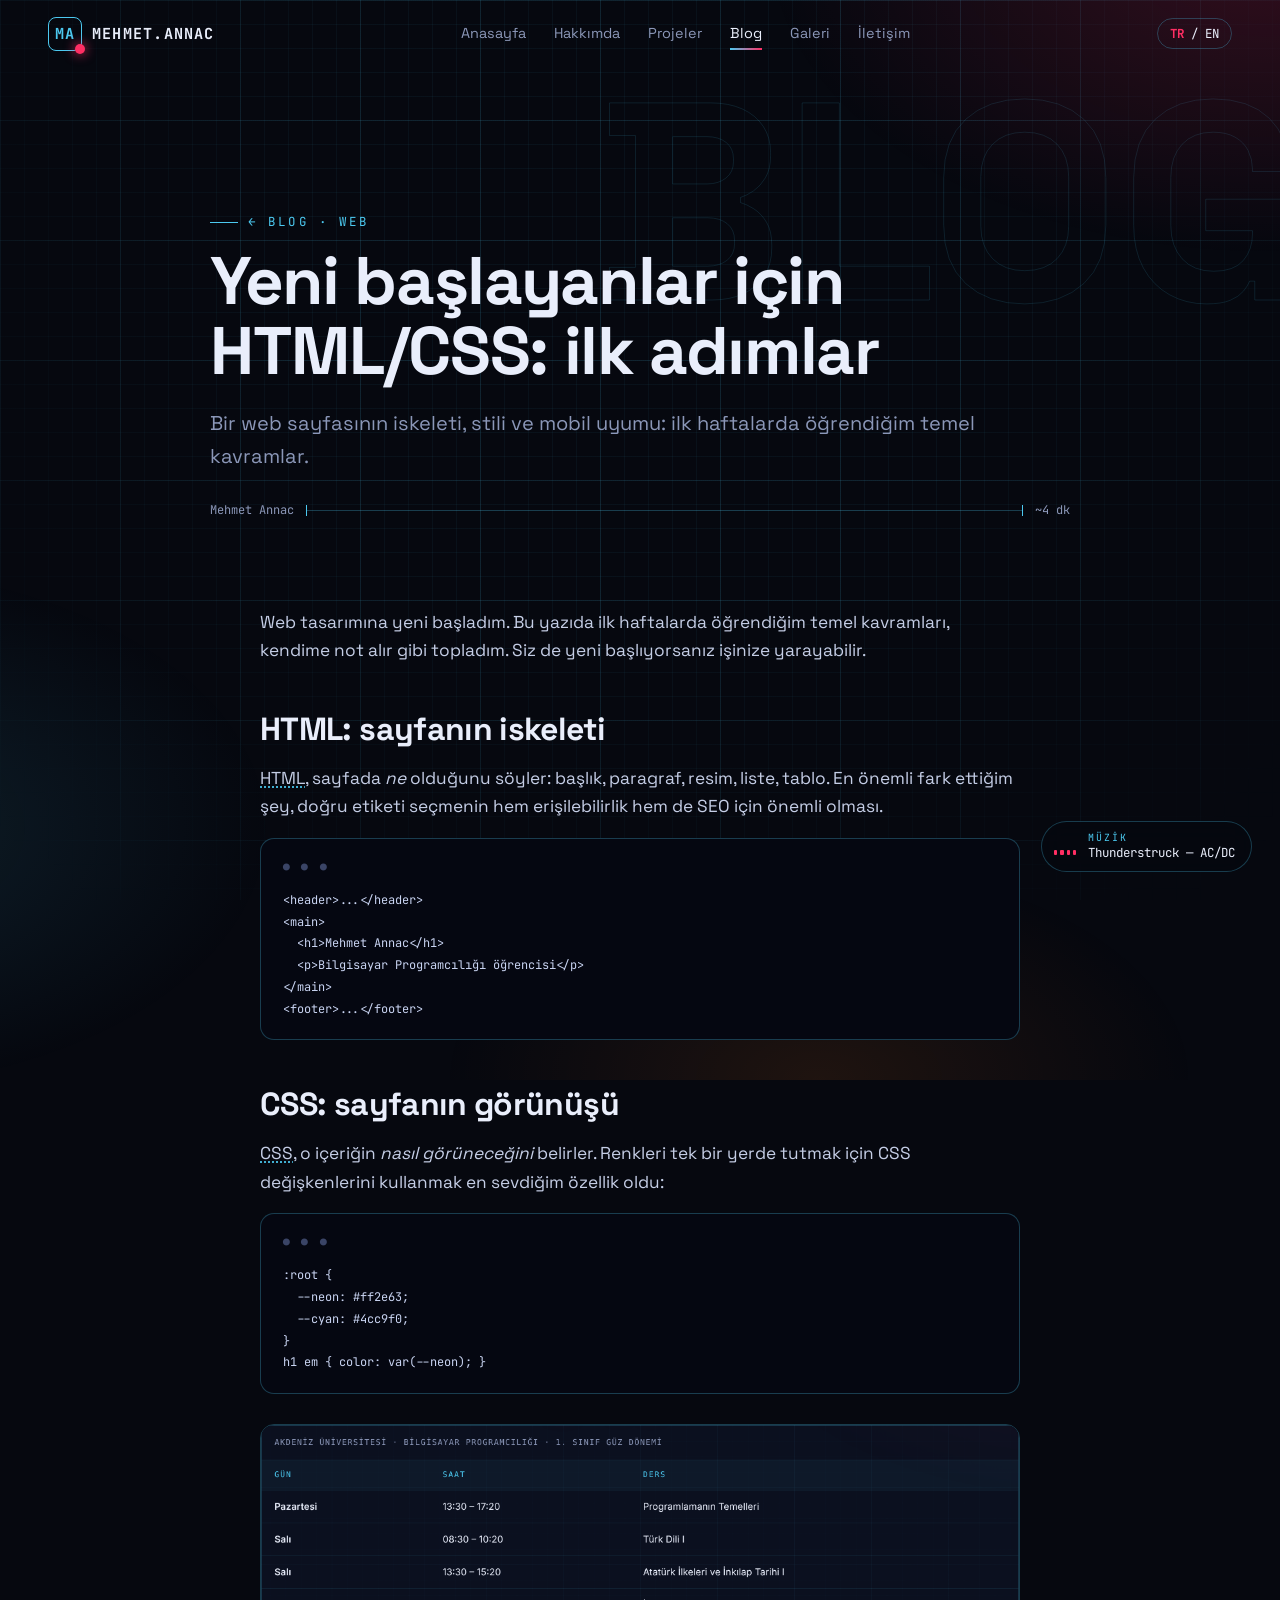
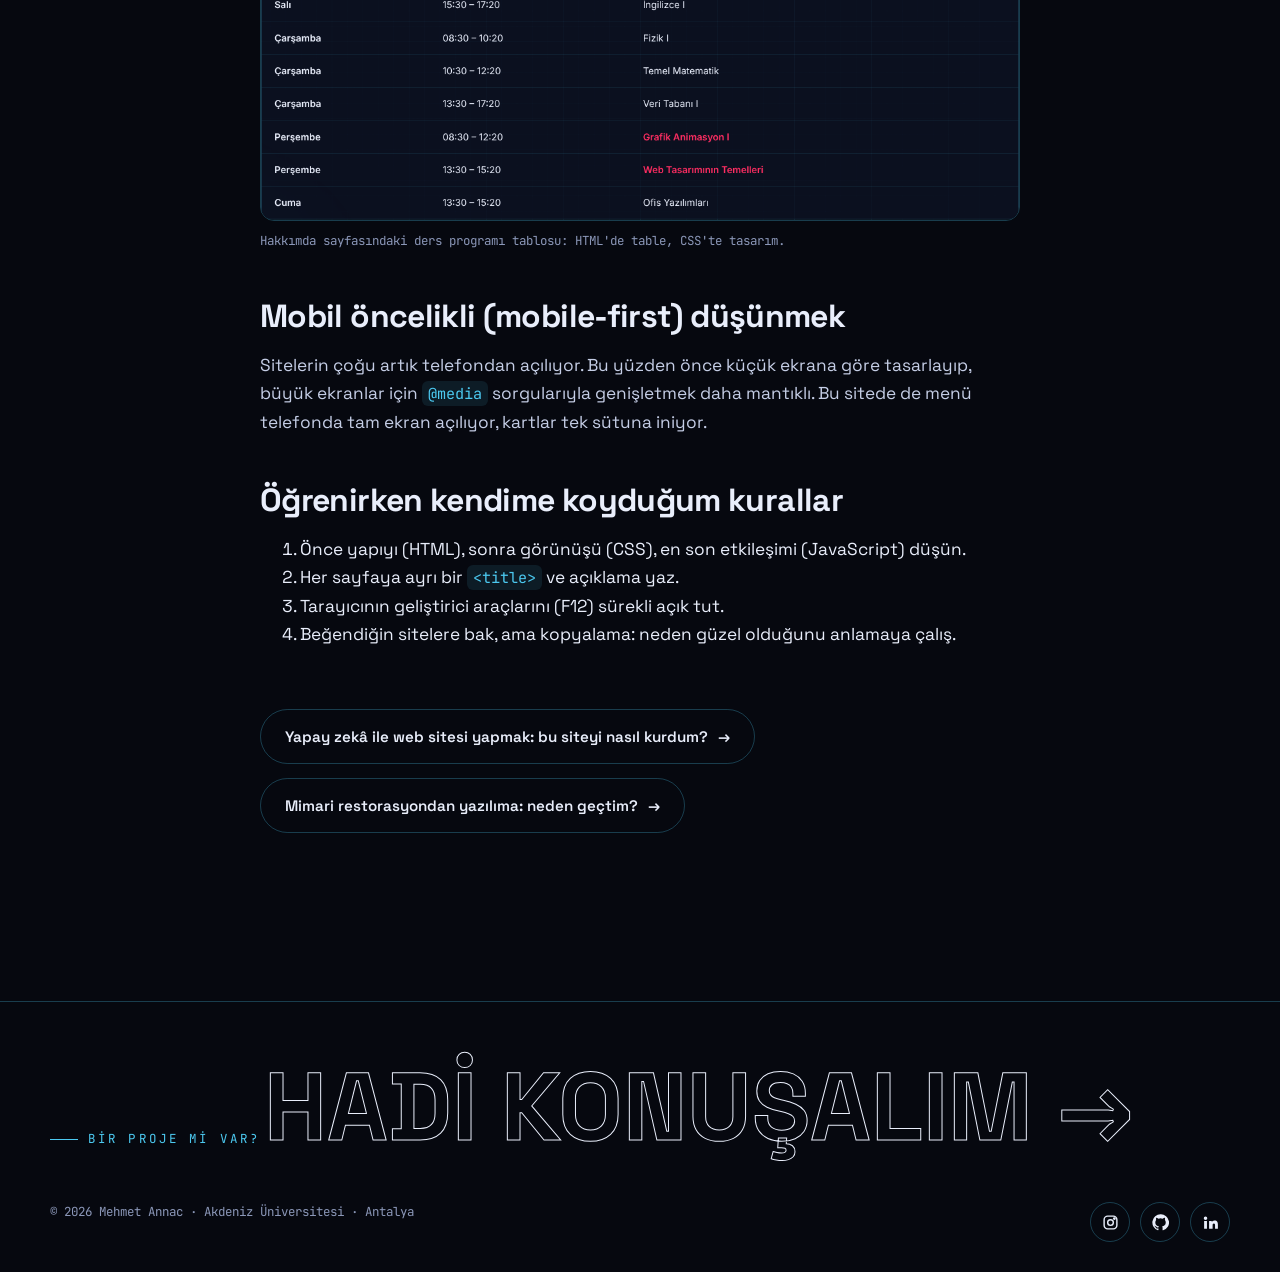
==== commit 24e48298: "Galeriye 3 fotoğraf ve Thunderstruck müzik çalar eklendi Co-Authored-By: Claude Opus 5.5 <noreply@an" ====
--- a/blog-html-css-ilk-adimlar.html
+++ b/blog-html-css-ilk-adimlar.html
@@ -110,6 +110,13 @@
     </div>
   </div>
 </footer>
+<div class="music" data-yt="v2AC41dglnM">
+  <button class="music-btn" type="button" aria-pressed="false" aria-label="Müziği aç / kapat">
+    <span class="eq" aria-hidden="true"><i></i><i></i><i></i><i></i></span>
+    <span class="music-txt"><small><span lang="tr">MÜZİK</span><span lang="en">MUSIC</span></small>Thunderstruck — AC/DC</span>
+  </button>
+  <div class="music-player"></div>
+</div>
 <script src="assets/js/main.js" defer></script>
 </body>
 </html>
--- a/assets/css/style.css
+++ b/assets/css/style.css
@@ -371,6 +371,14 @@
 td.day { font-weight: 600; }
 td.hl { color: var(--neon); font-weight: 600; }
 
+/* ---------- Google Takvim ---------- */
+.cal { margin-top: 22px; border: 1px solid var(--line-strong); border-radius: var(--radius); background: var(--panel); padding: 22px; }
+.cal-head { display: flex; flex-wrap: wrap; gap: 16px; align-items: center; justify-content: space-between; }
+.cal-head p { margin: 6px 0 0; color: var(--muted); max-width: 60ch; }
+.cal-frame { margin-top: 20px; border-radius: 10px; overflow: hidden; border: 1px solid var(--line); background: #fff; }
+.cal-frame iframe { display: block; width: 100%; height: 600px; border: 0; filter: invert(.92) hue-rotate(180deg); }
+@media (max-width: 760px) { .cal-frame iframe { height: 460px; } }
+
 /* ---------- Tipografi blokları ---------- */
 blockquote {
   margin: 30px 0; padding: 22px 26px; border-left: 3px solid var(--neon);
@@ -473,6 +481,26 @@
 .socials a { width: 40px; height: 40px; display: grid; place-items: center; border: 1px solid var(--line-strong); border-radius: 50%; color: var(--text); transition: border-color .3s, color .3s, transform .3s; }
 .socials a:hover { border-color: var(--neon); color: var(--neon); transform: translateY(-3px); }
 .socials svg { width: 17px; height: 17px; }
+
+/* ---------- Müzik çalar ---------- */
+.music { position: fixed; right: clamp(12px, 2.5vw, 28px); bottom: clamp(12px, 2.5vw, 28px); z-index: 70; display: flex; flex-direction: column; align-items: flex-end; gap: 10px; }
+.music-btn {
+  display: flex; align-items: center; gap: 12px; cursor: pointer; font-family: var(--font-mono); font-size: .78rem; color: var(--text);
+  background: rgba(6,8,15,.82); backdrop-filter: blur(12px); border: 1px solid var(--line-strong); border-radius: 999px; padding: 10px 16px 10px 12px;
+  transition: border-color .3s, box-shadow .3s;
+}
+.music-btn:hover, .music.on .music-btn { border-color: var(--neon); box-shadow: 0 0 30px -6px rgba(255,46,99,.7); }
+.music-txt { text-align: left; line-height: 1.3; }
+.music-txt small { display: block; font-size: .62rem; letter-spacing: .2em; color: var(--cyan); }
+.eq { display: flex; align-items: flex-end; gap: 3px; height: 18px; width: 22px; }
+.eq i { flex: 1; background: var(--neon); height: 30%; border-radius: 1px; }
+.music.on .eq i { animation: eq .9s ease-in-out infinite alternate; }
+.music.on .eq i:nth-child(2) { animation-delay: .2s; } .music.on .eq i:nth-child(3) { animation-delay: .45s; } .music.on .eq i:nth-child(4) { animation-delay: .1s; }
+@keyframes eq { 0% { height: 20%; } 100% { height: 100%; } }
+.music-player { width: 220px; aspect-ratio: 16 / 9; border-radius: 12px; overflow: hidden; border: 1px solid var(--neon); display: none; box-shadow: 0 20px 50px -15px rgba(255,46,99,.5); }
+.music.on .music-player { display: block; }
+.music-player iframe { width: 100%; height: 100%; border: 0; display: block; }
+@media (max-width: 760px) { .music-txt { display: none; } .music-btn { padding: 12px; } .music-player { width: 180px; } }
 
 /* ---------- Scroll animasyonları ---------- */
 .reveal { opacity: 0; transform: translateY(40px); transition: opacity 1s var(--ease), transform 1s var(--ease); }
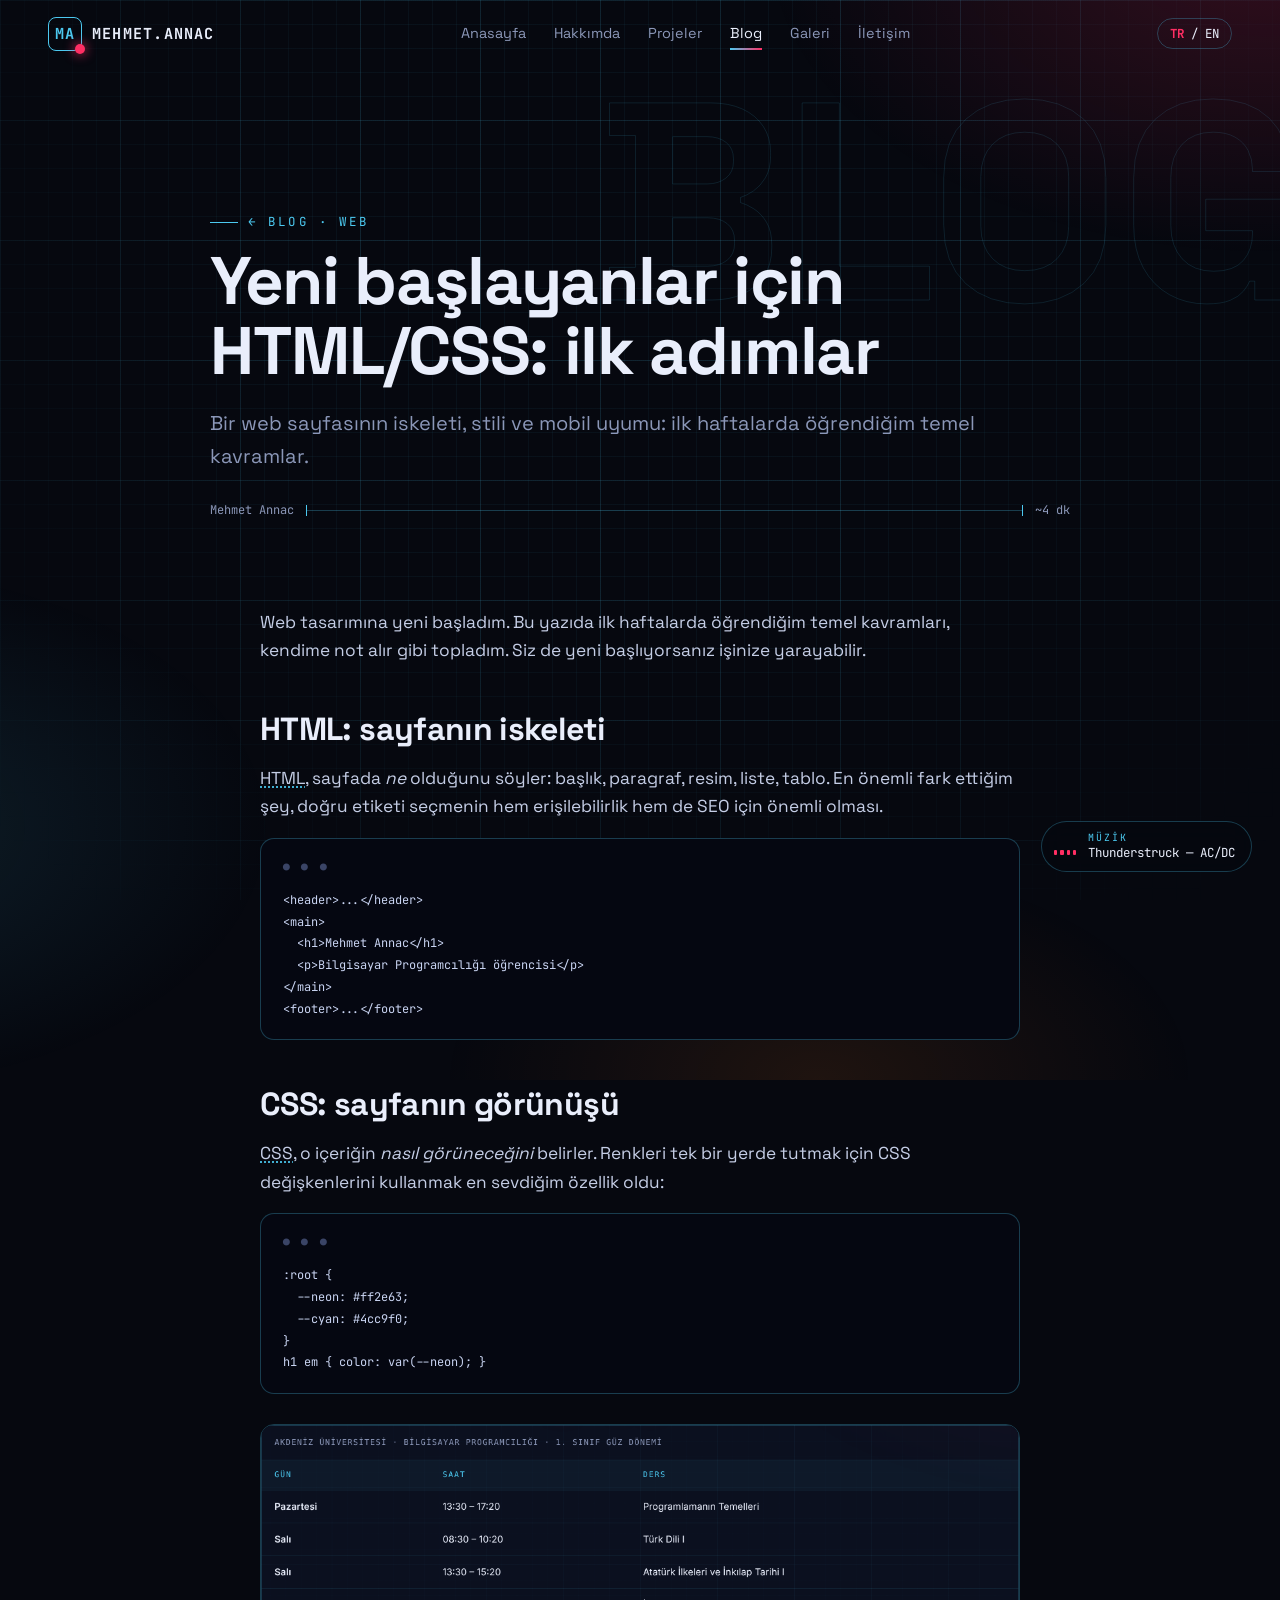
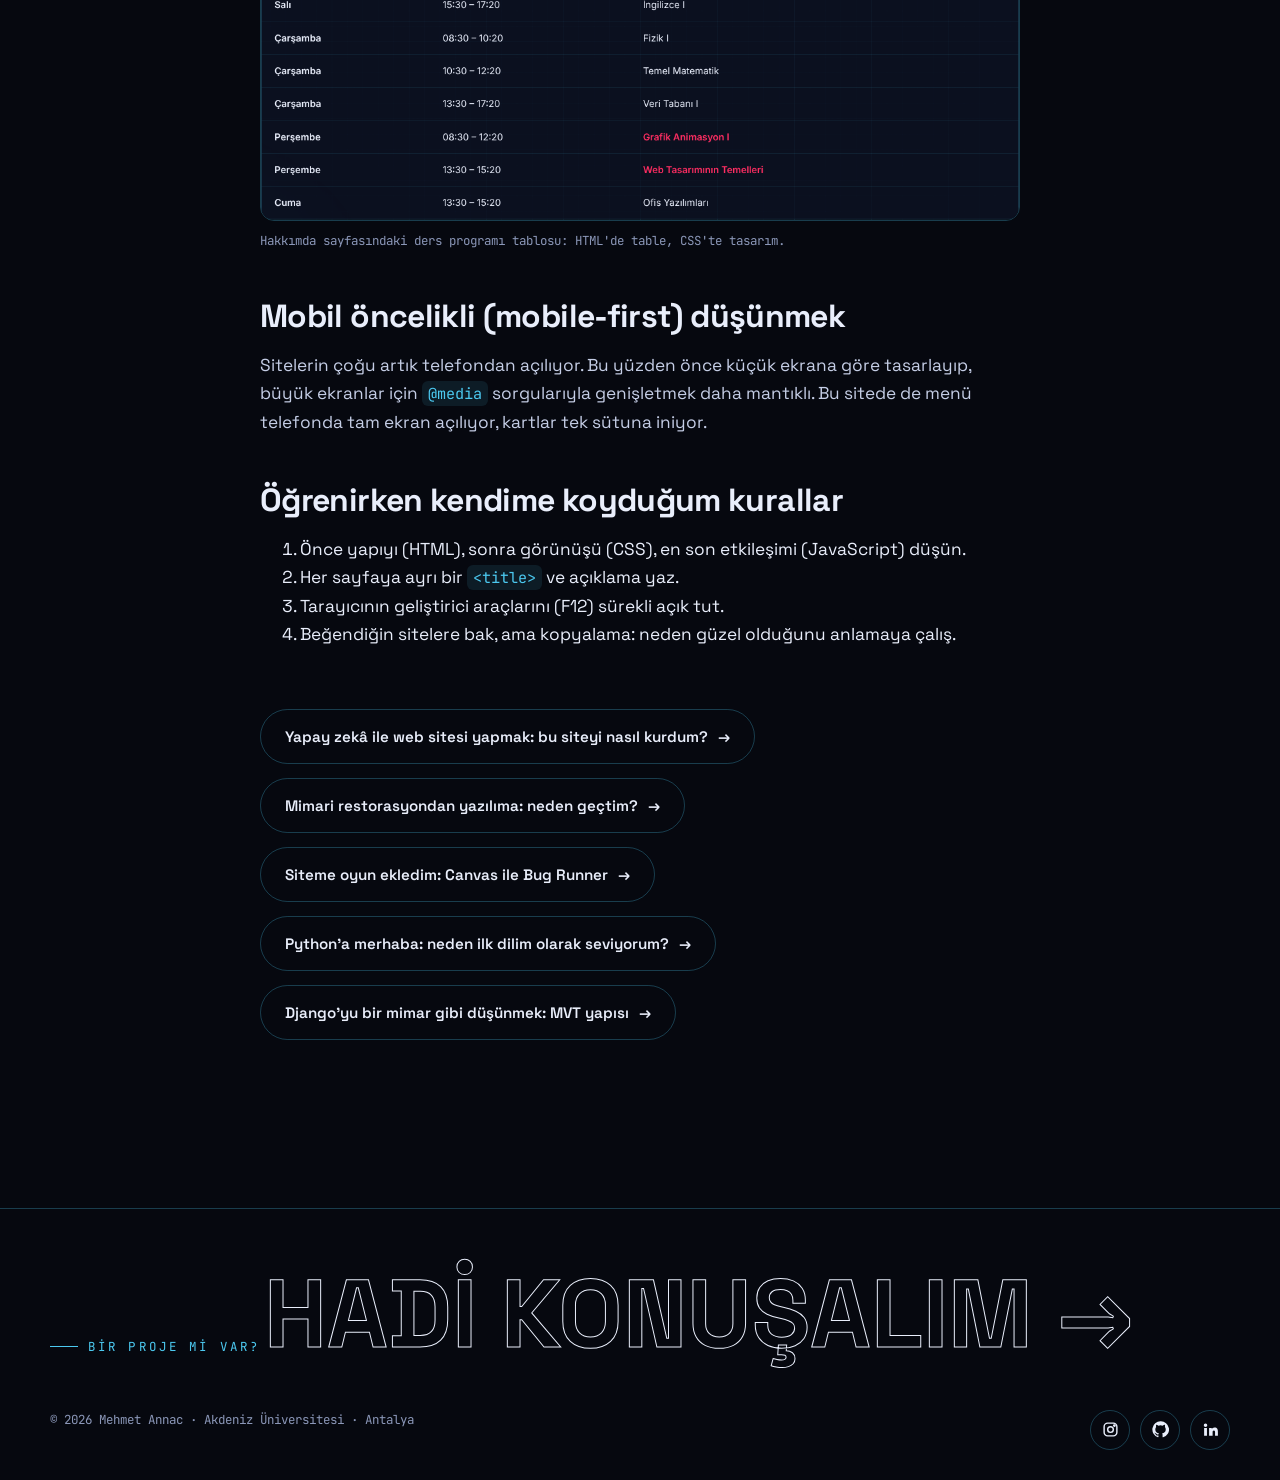
==== commit 8b34cd66: "Tanıtım videosu, Bug Runner oyunu + sıralama, 3 yeni blog yazısı Co-Authored-By: Claude Opus 5.5 <no" ====
--- a/blog-html-css-ilk-adimlar.html
+++ b/blog-html-css-ilk-adimlar.html
@@ -98,7 +98,7 @@
 <li>Look at sites you like, but don't copy them: try to understand why they work.</li>
 </ol>
 </div>
-<div class="post-nav"><a class="btn ghost" href="blog-yapay-zeka-ile-site.html"><span lang="tr">Yapay zekâ ile web sitesi yapmak: bu siteyi nasıl kurdum?</span><span lang="en">Building a website with AI: how I made this site</span> <span class="arrow">→</span></a><a class="btn ghost" href="blog-restorasyondan-yazilima.html"><span lang="tr">Mimari restorasyondan yazılıma: neden geçtim?</span><span lang="en">From architectural restoration to software: why I switched</span> <span class="arrow">→</span></a></div></article></div></section>
+<div class="post-nav"><a class="btn ghost" href="blog-yapay-zeka-ile-site.html"><span lang="tr">Yapay zekâ ile web sitesi yapmak: bu siteyi nasıl kurdum?</span><span lang="en">Building a website with AI: how I made this site</span> <span class="arrow">→</span></a><a class="btn ghost" href="blog-restorasyondan-yazilima.html"><span lang="tr">Mimari restorasyondan yazılıma: neden geçtim?</span><span lang="en">From architectural restoration to software: why I switched</span> <span class="arrow">→</span></a><a class="btn ghost" href="blog-canvas-oyun.html"><span lang="tr">Siteme oyun ekledim: Canvas ile Bug Runner</span><span lang="en">I added a game to my site: Bug Runner with Canvas</span> <span class="arrow">→</span></a><a class="btn ghost" href="blog-python-merhaba.html"><span lang="tr">Python'a merhaba: neden ilk dilim olarak seviyorum?</span><span lang="en">Hello Python: why I love it as my first language</span> <span class="arrow">→</span></a><a class="btn ghost" href="blog-django-mimari.html"><span lang="tr">Django'yu bir mimar gibi düşünmek: MVT yapısı</span><span lang="en">Thinking about Django like an architect: the MVT pattern</span> <span class="arrow">→</span></a></div></article></div></section>
 </main>
 <footer>
   <div class="wrap">
@@ -118,5 +118,6 @@
   <div class="music-player"></div>
 </div>
 <script src="assets/js/main.js" defer></script>
+
 </body>
 </html>
--- a/assets/css/style.css
+++ b/assets/css/style.css
@@ -481,6 +481,42 @@
 .socials a { width: 40px; height: 40px; display: grid; place-items: center; border: 1px solid var(--line-strong); border-radius: 50%; color: var(--text); transition: border-color .3s, color .3s, transform .3s; }
 .socials a:hover { border-color: var(--neon); color: var(--neon); transform: translateY(-3px); }
 .socials svg { width: 17px; height: 17px; }
+
+/* ---------- Tanıtım videosu ---------- */
+.video-frame { position: relative; aspect-ratio: 16 / 9; border-radius: var(--radius); overflow: hidden; border: 1px solid var(--line-strong); box-shadow: 0 40px 100px -40px rgba(255,46,99,.55); background: #000; }
+.video-frame iframe { position: absolute; inset: 0; width: 100%; height: 100%; border: 0; }
+
+/* ---------- Bug Runner oyunu ---------- */
+.game-wrap { display: grid; grid-template-columns: 1fr 300px; gap: 20px; align-items: start; }
+.game-box { position: relative; border: 1px solid var(--line-strong); border-radius: var(--radius); overflow: hidden; background: #070a14; }
+#game { display: block; width: 100%; height: auto; cursor: pointer; touch-action: manipulation; }
+.game-hint { display: flex; flex-wrap: wrap; gap: 8px 18px; font-family: var(--font-mono); font-size: .75rem; color: var(--muted); padding: 12px 16px; border-top: 1px solid var(--line); }
+.game-hint kbd { font-family: inherit; border: 1px solid var(--line-strong); border-radius: 5px; padding: 1px 6px; color: var(--text); }
+.game-over {
+  position: absolute; inset: 0 0 auto 0; height: calc(100% - 45px); display: none; place-items: center; background: rgba(6,8,15,.82); backdrop-filter: blur(4px);
+}
+.game-over.show { display: grid; }
+.go-card { text-align: center; padding: 20px; width: min(420px, 92%); }
+.go-card .big { font-size: clamp(1.6rem, 4vw, 2.4rem); font-weight: 700; }
+.go-card .big b { color: var(--neon); }
+.go-row { display: flex; gap: 8px; margin-top: 14px; }
+.go-row input { flex: 1; min-width: 0; font: inherit; color: var(--text); background: rgba(6,8,15,.8); border: 1px solid var(--line-strong); border-radius: 10px; padding: 11px 14px; outline: none; }
+.go-row input:focus { border-color: var(--neon); }
+.go-row .btn { padding: 11px 18px; }
+.save-note { font-size: .85rem; color: #39ff88; min-height: 1.3em; margin: 8px 0 0; }
+.go-card .retry { margin-top: 6px; background: none; border: 0; color: var(--cyan); cursor: pointer; font-family: var(--font-mono); font-size: .8rem; text-decoration: underline; }
+.board { border: 1px solid var(--line-strong); border-radius: var(--radius); background: var(--panel); padding: 18px; }
+.board h3 { font-size: 1.15rem; display: flex; align-items: center; gap: 10px; }
+.board h3::before { content: "🏆"; }
+.board-mode { font-family: var(--font-mono); font-size: .66rem; letter-spacing: .15em; color: var(--cyan); margin: 6px 0 12px; }
+#leaderboard { list-style: none; margin: 0; padding: 0; display: grid; gap: 6px; counter-reset: none; }
+#leaderboard li { display: flex; align-items: center; gap: 10px; padding: 8px 10px; border-radius: 8px; background: rgba(255,255,255,.03); border: 1px solid var(--line); font-size: .9rem; }
+#leaderboard li:nth-child(1) { border-color: rgba(255,46,99,.6); background: rgba(255,46,99,.08); }
+#leaderboard .rank { font-family: var(--font-mono); font-size: .75rem; color: var(--neon); }
+#leaderboard .who { flex: 1; overflow: hidden; text-overflow: ellipsis; white-space: nowrap; }
+#leaderboard b { font-family: var(--font-mono); }
+#leaderboard li.empty { color: var(--muted); justify-content: center; }
+@media (max-width: 960px) { .game-wrap { grid-template-columns: 1fr; } }
 
 /* ---------- Müzik çalar ---------- */
 .music { position: fixed; right: clamp(12px, 2.5vw, 28px); bottom: clamp(12px, 2.5vw, 28px); z-index: 70; display: flex; flex-direction: column; align-items: flex-end; gap: 10px; }
